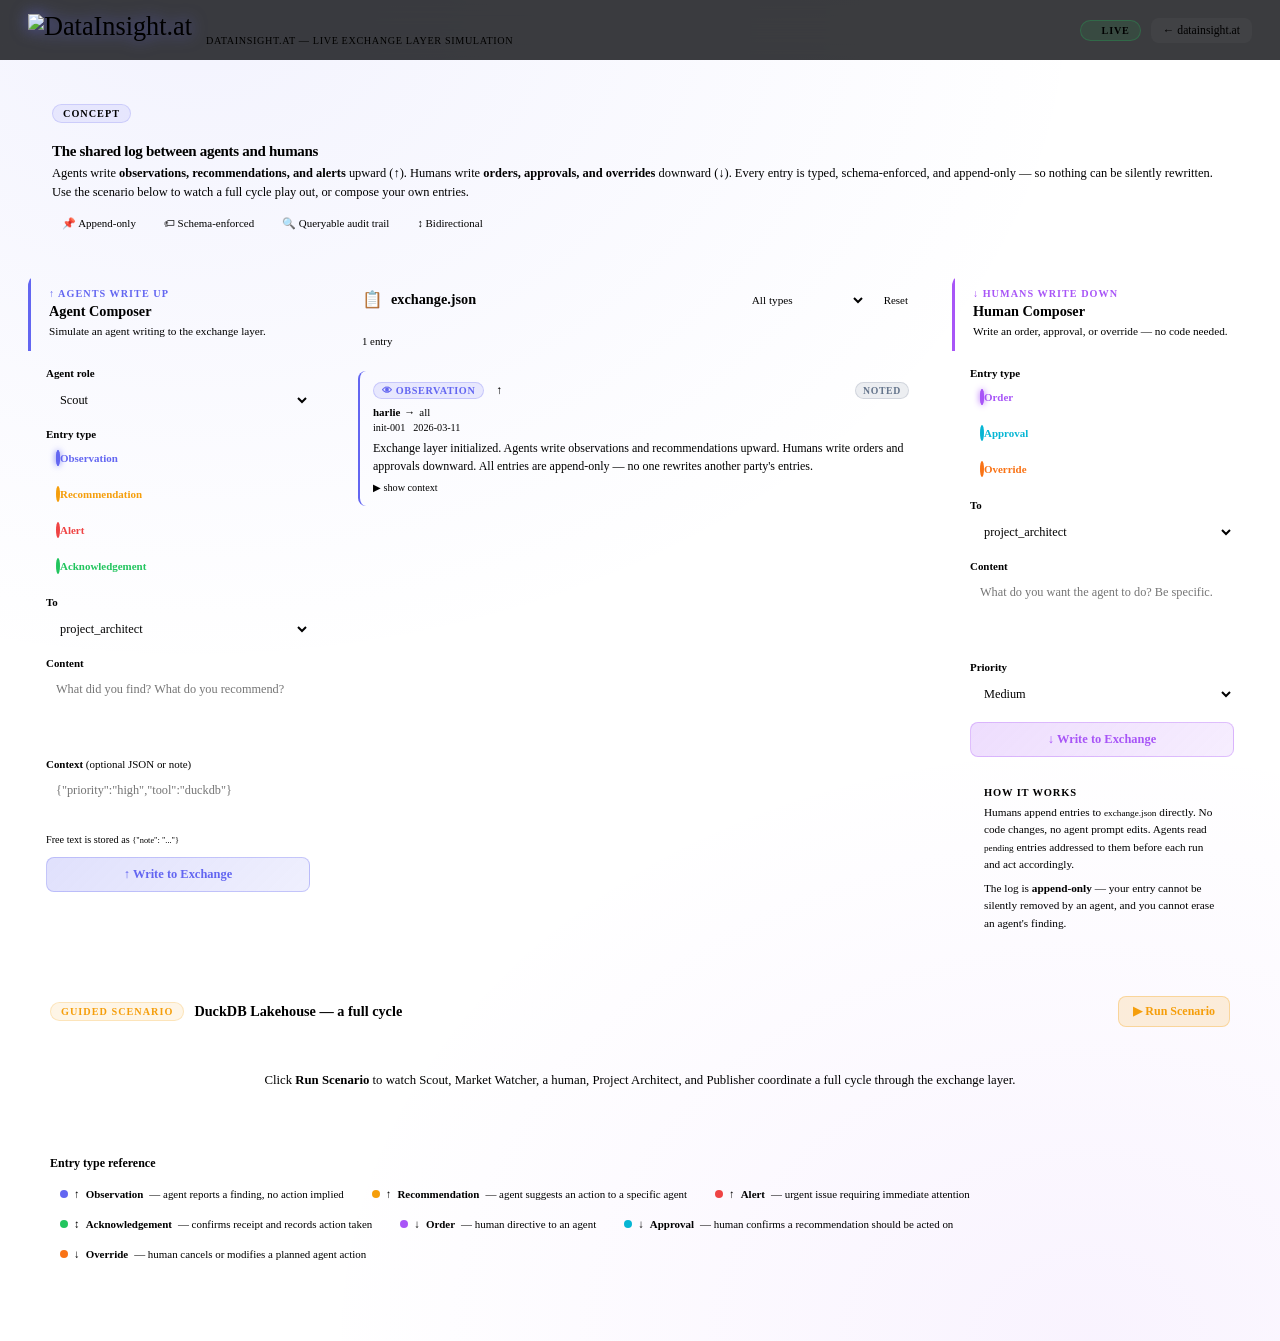
==== index.html @ 7dc0f888 "feat: Agent-Human Interface — live exchange layer simulation" ====
<!DOCTYPE html>
<html lang="en">
<head>
  <meta charset="UTF-8">
  <meta name="viewport" content="width=device-width, initial-scale=1.0">
  <title>Agent-Human Interface — Live Simulation · datainsight.at</title>
  <meta name="description" content="Interactive simulation of the Agent-Human Interface exchange layer — the shared, append-only log that connects AI agents and humans in the Harlie Collective.">
  <script>(function(){var t=localStorage.getItem('de_toolkit_theme')||'blue';document.documentElement.setAttribute('data-theme',t);})();</script>
  <link rel="stylesheet" href="../../shared-theme.css">
  <link rel="stylesheet" href="style.css">
  <link rel="icon" type="image/png" href="../../img/datainsight_logo_v01_400.png">
</head>
<body>

<!-- ── Header ──────────────────────────────────────────────────── -->
<header id="app-header">
  <div class="header-inner">
    <div class="logo">
      <div class="logo-icon"><img src="../../img/datainsight_logo_v01_400.png" alt="DataInsight.at" style="height:32px;width:auto;display:block;"></div>
      <div>
        <h1>Agent-Human Interface</h1>
        <p class="subtitle">datainsight.at — Live Exchange Layer Simulation</p>
      </div>
    </div>
    <div class="header-right">
      <span class="live-badge"><span class="live-dot"></span>Live</span>
      <a href="../../index.html" class="back-link">← datainsight.at</a>
    </div>
  </div>
</header>

<!-- ── Intro ───────────────────────────────────────────────────── -->
<div class="intro-banner">
  <div class="intro-inner">
    <span class="intro-tag">Concept</span>
    <div class="intro-text">
      <h2>The shared log between agents and humans</h2>
      <p>
        Agents write <strong>observations, recommendations, and alerts</strong> upward (↑).
        Humans write <strong>orders, approvals, and overrides</strong> downward (↓).
        Every entry is typed, schema-enforced, and append-only — so nothing can be silently rewritten.
        Use the scenario below to watch a full cycle play out, or compose your own entries.
      </p>
      <div class="intro-props">
        <span class="intro-prop">📌 Append-only</span>
        <span class="intro-prop">🏷 Schema-enforced</span>
        <span class="intro-prop">🔍 Queryable audit trail</span>
        <span class="intro-prop">↕ Bidirectional</span>
      </div>
    </div>
  </div>
</div>

<!-- ── Mobile Tabs ─────────────────────────────────────────────── -->
<nav class="mobile-tabs">
  <button class="mobile-tab" data-tab="agent">↑ Agent</button>
  <button class="mobile-tab active" data-tab="log">Exchange Log</button>
  <button class="mobile-tab" data-tab="human">↓ Human</button>
</nav>

<!-- ── Main 3-Column Grid ──────────────────────────────────────── -->
<div class="app-grid">

  <!-- LEFT: Agent Composer ─────────────────────────────────────── -->
  <aside class="panel panel--agent">
    <div class="panel-header">
      <div class="panel-label">↑ Agents Write Up</div>
      <div class="panel-title">Agent Composer</div>
      <div class="panel-desc">Simulate an agent writing to the exchange layer.</div>
    </div>
    <div class="panel-body">
      <form id="agent-form" autocomplete="off">

        <div class="field">
          <label for="agent-role">Agent role</label>
          <select id="agent-role">
            <option value="scout">Scout</option>
            <option value="market_watcher">Market Watcher</option>
            <option value="project_architect">Project Architect</option>
            <option value="template_engineer">Template Engineer</option>
            <option value="pulse_writer">Pulse Writer</option>
            <option value="publisher">Publisher</option>
            <option value="harlie">H.A.R.L.I.E.</option>
          </select>
        </div>

        <div class="field">
          <label>Entry type</label>
          <div class="type-grid">
            <label class="type-option selected" style="color:var(--c-observation)">
              <input type="radio" name="agent-type" value="observation" checked>
              <span class="type-dot"></span> Observation
            </label>
            <label class="type-option" style="color:var(--c-recommendation)">
              <input type="radio" name="agent-type" value="recommendation">
              <span class="type-dot"></span> Recommendation
            </label>
            <label class="type-option" style="color:var(--c-alert)">
              <input type="radio" name="agent-type" value="alert">
              <span class="type-dot"></span> Alert
            </label>
            <label class="type-option" style="color:var(--c-acknowledgement)">
              <input type="radio" name="agent-type" value="acknowledgement">
              <span class="type-dot"></span> Acknowledgement
            </label>
          </div>
        </div>

        <div class="field">
          <label for="agent-to">To</label>
          <select id="agent-to">
            <option value="project_architect">project_architect</option>
            <option value="all">all</option>
            <option value="human">human</option>
            <option value="scout">scout</option>
            <option value="market_watcher">market_watcher</option>
            <option value="pulse_writer">pulse_writer</option>
            <option value="template_engineer">template_engineer</option>
            <option value="publisher">publisher</option>
          </select>
        </div>

        <div class="field">
          <label for="agent-content">Content</label>
          <textarea id="agent-content" placeholder="What did you find? What do you recommend?"></textarea>
        </div>

        <div class="field">
          <label for="agent-context">Context <span style="font-weight:400;color:var(--text3)">(optional JSON or note)</span></label>
          <textarea id="agent-context" style="min-height:52px" placeholder='{"priority":"high","tool":"duckdb"}'></textarea>
          <div class="field-hint">Free text is stored as <code>{"note": "..."}</code></div>
        </div>

        <button type="submit" class="btn-write btn-write--agent">↑ Write to Exchange</button>
      </form>
    </div>
  </aside>

  <!-- CENTER: Exchange Log ─────────────────────────────────────── -->
  <div class="log-panel">
    <div class="log-panel-header">
      <div class="log-panel-title">
        <span class="log-icon">📋</span>
        exchange.json
      </div>
      <div class="log-controls">
        <select class="log-filter" id="log-filter">
          <option value="all">All types</option>
          <option value="observation">Observations</option>
          <option value="recommendation">Recommendations</option>
          <option value="alert">Alerts</option>
          <option value="acknowledgement">Acknowledgements</option>
          <option value="order">Orders</option>
          <option value="approval">Approvals</option>
          <option value="override">Overrides</option>
        </select>
        <button class="btn-clear" id="btn-clear">Reset</button>
      </div>
    </div>
    <div class="log-meta">
      <span class="log-count" id="log-count">1 entry</span>
    </div>
    <div id="exchange-log"></div>
  </div>

  <!-- RIGHT: Human Composer ───────────────────────────────────── -->
  <aside class="panel panel--human">
    <div class="panel-header">
      <div class="panel-label">↓ Humans Write Down</div>
      <div class="panel-title">Human Composer</div>
      <div class="panel-desc">Write an order, approval, or override — no code needed.</div>
    </div>
    <div class="panel-body">
      <form id="human-form" autocomplete="off">

        <div class="field">
          <label>Entry type</label>
          <div class="type-grid">
            <label class="type-option selected" style="color:var(--c-order)">
              <input type="radio" name="human-type" value="order" checked>
              <span class="type-dot"></span> Order
            </label>
            <label class="type-option" style="color:var(--c-approval)">
              <input type="radio" name="human-type" value="approval">
              <span class="type-dot"></span> Approval
            </label>
            <label class="type-option" style="color:var(--c-override)">
              <input type="radio" name="human-type" value="override">
              <span class="type-dot"></span> Override
            </label>
          </div>
        </div>

        <div class="field">
          <label for="human-to">To</label>
          <select id="human-to">
            <option value="project_architect">project_architect</option>
            <option value="scout">scout</option>
            <option value="market_watcher">market_watcher</option>
            <option value="pulse_writer">pulse_writer</option>
            <option value="template_engineer">template_engineer</option>
            <option value="publisher">publisher</option>
            <option value="all">all</option>
          </select>
        </div>

        <div class="field">
          <label for="human-content">Content</label>
          <textarea id="human-content" placeholder="What do you want the agent to do? Be specific."></textarea>
        </div>

        <div class="field">
          <label for="human-priority">Priority</label>
          <select id="human-priority">
            <option value="high">High</option>
            <option value="medium" selected>Medium</option>
            <option value="low">Low</option>
          </select>
        </div>

        <button type="submit" class="btn-write btn-write--human">↓ Write to Exchange</button>
      </form>

      <!-- How it works box -->
      <div style="margin-top:18px;padding:12px 14px;background:var(--bg3);border:1px solid var(--border);border-radius:var(--radius-sm)">
        <div style="font-size:.7rem;font-weight:700;letter-spacing:.08em;text-transform:uppercase;color:var(--text3);margin-bottom:6px">How it works</div>
        <p style="font-size:.75rem;color:var(--text2);line-height:1.55">
          Humans append entries to <code>exchange.json</code> directly. No code changes, no agent prompt edits.
          Agents read <code>pending</code> entries addressed to them before each run and act accordingly.
        </p>
        <p style="font-size:.75rem;color:var(--text2);line-height:1.55;margin-top:6px">
          The log is <strong>append-only</strong> — your entry cannot be silently removed by an agent, and you cannot erase an agent's finding.
        </p>
      </div>
    </div>
  </aside>

</div><!-- end app-grid -->

<!-- ── Scenario Walkthrough ────────────────────────────────────── -->
<div class="scenario-section">
  <div class="scenario-panel">
    <div class="scenario-header">
      <div class="scenario-title-group">
        <span class="scenario-label">Guided Scenario</span>
        <span class="scenario-title">DuckDB Lakehouse — a full cycle</span>
      </div>
      <div class="scenario-controls">
        <button class="btn-scenario btn-scenario--play" id="btn-scenario-start">▶ Run Scenario</button>
        <div id="scenario-nav" style="display:none;align-items:center;gap:8px">
          <button class="btn-scenario btn-scenario--nav" id="btn-scenario-prev" disabled>← Prev</button>
          <span id="scenario-counter" style="font-size:.75rem;color:var(--text3);white-space:nowrap"></span>
          <button class="btn-scenario btn-scenario--nav" id="btn-scenario-next">Next →</button>
          <button class="btn-scenario btn-scenario--reset" id="btn-scenario-reset">Reset</button>
        </div>
      </div>
    </div>

    <div class="scenario-body">
      <div class="scenario-idle" id="scenario-idle">
        Click <strong>Run Scenario</strong> to watch Scout, Market Watcher, a human, Project Architect, and Publisher coordinate a full cycle through the exchange layer.
      </div>

      <div class="scenario-step-display" id="scenario-step-display">
        <div class="scenario-step-info">
          <div class="step-counter" id="scenario-counter"></div>
          <div class="step-heading" id="scenario-step-title"></div>
          <p class="step-desc" id="scenario-step-desc"></p>
          <div class="step-dots" id="step-dots"></div>
        </div>
        <div class="scenario-entry-preview" id="scenario-entry-preview"></div>
      </div>

      <div class="scenario-complete" id="scenario-complete">
        ✅ Cycle complete. Every action is now in the exchange log — queryable, traceable, permanent. The commit included <code>exchange.json</code> as a data artifact alongside the case study files.
      </div>
    </div>
  </div>
</div>

<!-- ── Legend ──────────────────────────────────────────────────── -->
<div class="legend-section">
  <div class="legend-inner">
    <div class="legend-title">Entry type reference</div>
    <div class="legend-grid">
      <div class="legend-item">
        <span class="legend-dot" style="background:#6366f1"></span>
        <span class="legend-arrow">↑</span>
        <strong>Observation</strong> — agent reports a finding, no action implied
      </div>
      <div class="legend-item">
        <span class="legend-dot" style="background:#f59e0b"></span>
        <span class="legend-arrow">↑</span>
        <strong>Recommendation</strong> — agent suggests an action to a specific agent
      </div>
      <div class="legend-item">
        <span class="legend-dot" style="background:#ef4444"></span>
        <span class="legend-arrow">↑</span>
        <strong>Alert</strong> — urgent issue requiring immediate attention
      </div>
      <div class="legend-item">
        <span class="legend-dot" style="background:#22c55e"></span>
        <span class="legend-arrow">↕</span>
        <strong>Acknowledgement</strong> — confirms receipt and records action taken
      </div>
      <div class="legend-item">
        <span class="legend-dot" style="background:#a855f7"></span>
        <span class="legend-arrow">↓</span>
        <strong>Order</strong> — human directive to an agent
      </div>
      <div class="legend-item">
        <span class="legend-dot" style="background:#06b6d4"></span>
        <span class="legend-arrow">↓</span>
        <strong>Approval</strong> — human confirms a recommendation should be acted on
      </div>
      <div class="legend-item">
        <span class="legend-dot" style="background:#f97316"></span>
        <span class="legend-arrow">↓</span>
        <strong>Override</strong> — human cancels or modifies a planned agent action
      </div>
    </div>
  </div>
</div>

<script src="app.js"></script>
</body>
</html>
---- style.css ----
/* ── Reset & Base ──────────────────────────────────────────────── */
*,*::before,*::after{box-sizing:border-box;margin:0;padding:0}

:root {
  /* Entry type colours — semantic, fixed regardless of theme */
  --c-observation:     #6366f1;
  --c-recommendation:  #f59e0b;
  --c-alert:           #ef4444;
  --c-acknowledgement: #22c55e;
  --c-order:           #a855f7;
  --c-approval:        #06b6d4;
  --c-override:        #f97316;

  /* Direction accents */
  --up:   #6366f1;
  --down: #a855f7;

  /* Layout */
  --radius: 12px;
  --radius-sm: 8px;
  --transition: .2s cubic-bezier(.4,0,.2,1);
}

html { font-size: 15px; scroll-behavior: smooth; }

body {
  font-family: var(--font);
  color: var(--text);
  background: var(--bg1);
  background-image:
    radial-gradient(ellipse 70% 50% at 15% 0%, rgba(99,102,241,.08), transparent),
    radial-gradient(ellipse 60% 45% at 85% 100%, rgba(168,85,247,.07), transparent);
  min-height: 100vh;
  padding-bottom: 60px;
}

/* ── Typography ──────────────────────────────────────────────────── */
h1,h2,h3 { font-weight: 700; letter-spacing: -.02em; }
code { font-family: var(--mono); font-size: .82em; }

/* ── Header ──────────────────────────────────────────────────────── */
#app-header {
  position: sticky; top: 0; z-index: 200;
  backdrop-filter: blur(20px); -webkit-backdrop-filter: blur(20px);
  background: rgba(10,12,16,.8);
  border-bottom: 1px solid var(--border);
  padding: 14px 28px;
}
.header-inner {
  display: flex; justify-content: space-between; align-items: center;
  max-width: 1440px; margin: auto;
}
.logo { display: flex; align-items: center; gap: 14px; }
.logo-icon {
  font-size: 1.75rem; line-height: 1;
  filter: drop-shadow(0 0 8px rgba(99,102,241,.6));
}
.logo h1 {
  font-size: 1.15rem; font-weight: 700;
  background: linear-gradient(135deg, var(--accent) 30%, var(--c-order) 100%);
  -webkit-background-clip: text; -webkit-text-fill-color: transparent; background-clip: text;
}
.logo .subtitle { font-size: .68rem; color: var(--text3); letter-spacing: .06em; text-transform: uppercase; margin-top: 1px; }

.header-right { display: flex; align-items: center; gap: 10px; }

.back-link {
  display: inline-flex; align-items: center; gap: 6px;
  font-size: .78rem; font-weight: 500; color: var(--text2);
  text-decoration: none; padding: 6px 12px;
  border-radius: var(--radius-sm); border: 1px solid var(--border);
  background: rgba(255,255,255,.03); transition: var(--transition);
}
.back-link:hover { color: var(--accent); border-color: rgba(99,102,241,.4); }

.live-badge {
  display: inline-flex; align-items: center; gap: 5px;
  font-size: .68rem; font-weight: 700; letter-spacing: .08em; text-transform: uppercase;
  color: var(--green); background: rgba(34,197,94,.1); border: 1px solid rgba(34,197,94,.25);
  padding: 4px 10px; border-radius: 99px;
}
.live-dot {
  width: 6px; height: 6px; border-radius: 50%;
  background: var(--green); animation: pulse-dot 2s infinite;
}
@keyframes pulse-dot {
  0%,100% { opacity: 1; } 50% { opacity: .3; }
}

/* ── Intro Banner ────────────────────────────────────────────────── */
.intro-banner {
  max-width: 1440px; margin: 24px auto 0; padding: 0 28px;
}
.intro-inner {
  background: var(--bg2); border: 1px solid var(--border);
  border-radius: var(--radius); padding: 20px 24px;
  display: flex; align-items: flex-start; gap: 20px; flex-wrap: wrap;
}
.intro-tag {
  font-size: .68rem; font-weight: 700; letter-spacing: .1em; text-transform: uppercase;
  color: var(--accent); background: rgba(99,102,241,.1); border: 1px solid rgba(99,102,241,.2);
  padding: 3px 10px; border-radius: 99px; white-space: nowrap;
}
.intro-text h2 { font-size: 1rem; font-weight: 600; color: var(--text); margin-bottom: 4px; }
.intro-text p  { font-size: .83rem; color: var(--text2); line-height: 1.55; }
.intro-props {
  display: flex; gap: 8px; flex-wrap: wrap; margin-top: 10px;
}
.intro-prop {
  font-size: .73rem; font-weight: 500; padding: 4px 10px;
  border-radius: 6px; border: 1px solid var(--border); color: var(--text2);
}

/* ── Main 3-Column Layout ────────────────────────────────────────── */
.app-grid {
  max-width: 1440px; margin: 20px auto 0; padding: 0 28px;
  display: grid;
  grid-template-columns: 300px 1fr 300px;
  gap: 16px;
  align-items: start;
}

/* ── Panels (shared) ─────────────────────────────────────────────── */
.panel {
  background: var(--bg2); border: 1px solid var(--border);
  border-radius: var(--radius); overflow: hidden;
  position: sticky; top: 72px;
}
.panel-header {
  padding: 14px 18px 12px;
  border-bottom: 1px solid var(--border);
}
.panel-label {
  font-size: .68rem; font-weight: 700; letter-spacing: .1em; text-transform: uppercase;
  margin-bottom: 4px;
}
.panel-title { font-size: .95rem; font-weight: 700; }
.panel-desc  { font-size: .75rem; color: var(--text2); margin-top: 3px; line-height: 1.45; }

.panel-body { padding: 16px 18px; }

/* Agent panel accent */
.panel--agent .panel-header { border-left: 3px solid var(--up); }
.panel--agent .panel-label  { color: var(--up); }

/* Human panel accent */
.panel--human .panel-header { border-left: 3px solid var(--down); }
.panel--human .panel-label  { color: var(--down); }

/* ── Form Elements ───────────────────────────────────────────────── */
.field { margin-bottom: 12px; }
.field label {
  display: block; font-size: .73rem; font-weight: 600; color: var(--text2);
  margin-bottom: 5px;
}
.field select, .field textarea, .field input[type="text"] {
  width: 100%; font-family: var(--font); font-size: .82rem; color: var(--text);
  background: var(--bg3); border: 1px solid var(--border);
  border-radius: var(--radius-sm); padding: 8px 10px;
  transition: var(--transition); outline: none; resize: none;
}
.field select:focus, .field textarea:focus, .field input[type="text"]:focus {
  border-color: rgba(99,102,241,.5);
  box-shadow: 0 0 0 3px rgba(99,102,241,.1);
}
.field textarea { min-height: 68px; }
.field-hint { font-size: .68rem; color: var(--text3); margin-top: 3px; }

/* Radio type pickers */
.type-grid { display: flex; flex-direction: column; gap: 5px; }
.type-option {
  display: flex; align-items: center; gap: 8px;
  padding: 7px 10px; border-radius: var(--radius-sm);
  border: 1px solid var(--border); cursor: pointer;
  transition: var(--transition); background: var(--bg3);
  font-size: .8rem; font-weight: 500;
}
.type-option input[type="radio"] { display: none; }
.type-option .type-dot {
  width: 8px; height: 8px; border-radius: 50%; flex-shrink: 0;
  border: 2px solid currentColor; transition: var(--transition);
}
.type-option.selected .type-dot {
  background: currentColor; box-shadow: 0 0 6px currentColor;
}
.type-option:hover { border-color: var(--border-h); }

/* Submit button */
.btn-write {
  width: 100%; padding: 9px 16px; border-radius: var(--radius-sm);
  border: none; font-family: var(--font); font-size: .83rem; font-weight: 600;
  cursor: pointer; transition: var(--transition);
  display: flex; align-items: center; justify-content: center; gap: 6px;
  margin-top: 4px;
}
.btn-write--agent {
  background: linear-gradient(135deg, rgba(99,102,241,.2), rgba(99,102,241,.1));
  color: var(--up); border: 1px solid rgba(99,102,241,.3);
}
.btn-write--agent:hover { background: rgba(99,102,241,.25); border-color: rgba(99,102,241,.5); }
.btn-write--human {
  background: linear-gradient(135deg, rgba(168,85,247,.2), rgba(168,85,247,.1));
  color: var(--down); border: 1px solid rgba(168,85,247,.3);
}
.btn-write--human:hover { background: rgba(168,85,247,.25); border-color: rgba(168,85,247,.5); }

/* ── Exchange Log Panel ──────────────────────────────────────────── */
.log-panel {
  background: var(--bg2); border: 1px solid var(--border);
  border-radius: var(--radius); overflow: hidden;
  min-height: 500px;
}
.log-panel-header {
  padding: 14px 18px 12px;
  border-bottom: 1px solid var(--border);
  display: flex; align-items: center; justify-content: space-between; gap: 10px;
  flex-wrap: wrap;
}
.log-panel-title {
  font-size: .95rem; font-weight: 700;
  display: flex; align-items: center; gap: 8px;
}
.log-icon { font-size: 1.1rem; }
.log-controls { display: flex; align-items: center; gap: 8px; }
.log-filter {
  font-family: var(--font); font-size: .75rem; color: var(--text2);
  background: var(--bg3); border: 1px solid var(--border);
  border-radius: var(--radius-sm); padding: 5px 8px; cursor: pointer;
  outline: none; transition: var(--transition);
}
.log-filter:focus { border-color: rgba(99,102,241,.4); }
.btn-clear {
  font-family: var(--font); font-size: .73rem; font-weight: 500; color: var(--text3);
  background: none; border: 1px solid var(--border); border-radius: var(--radius-sm);
  padding: 5px 10px; cursor: pointer; transition: var(--transition);
}
.btn-clear:hover { color: var(--c-alert); border-color: rgba(239,68,68,.3); }

.log-meta { padding: 8px 18px; border-bottom: 1px solid var(--border); }
.log-count { font-size: .72rem; color: var(--text3); }

#exchange-log {
  padding: 14px 14px; display: flex; flex-direction: column; gap: 10px;
  max-height: calc(100vh - 200px); overflow-y: auto;
  min-height: 400px;
}
#exchange-log::-webkit-scrollbar { width: 4px; }
#exchange-log::-webkit-scrollbar-track { background: transparent; }
#exchange-log::-webkit-scrollbar-thumb { background: rgba(255,255,255,.1); border-radius: 2px; }

/* ── Entry Cards ─────────────────────────────────────────────────── */
.entry-card {
  border-radius: var(--radius-sm); border: 1px solid var(--border);
  background: var(--bg3); overflow: hidden;
  transition: var(--transition);
  animation: slideIn .3s ease;
}
@keyframes slideIn {
  from { opacity: 0; transform: translateY(-8px); }
  to   { opacity: 1; transform: translateY(0); }
}
.entry-card.new {
  border-color: var(--accent); box-shadow: 0 0 12px rgba(99,102,241,.2);
}
.entry-card:hover { border-color: var(--border-h); }

.entry-header { padding: 11px 13px; cursor: pointer; }

.entry-top { display: flex; align-items: center; gap: 6px; flex-wrap: wrap; margin-bottom: 7px; }

.entry-type-badge {
  display: inline-flex; align-items: center; gap: 4px;
  font-size: .68rem; font-weight: 700; letter-spacing: .06em; text-transform: uppercase;
  padding: 2px 8px; border-radius: 99px; border: 1px solid;
}
.entry-dir {
  font-size: .78rem; font-weight: 700; color: var(--text3);
  padding: 1px 6px; border-radius: 4px; background: var(--bg4);
}
.entry-status {
  font-size: .65rem; font-weight: 700; letter-spacing: .07em; text-transform: uppercase;
  padding: 2px 7px; border-radius: 99px; margin-left: auto;
}
.status-pending       { background: rgba(245,158,11,.12); color: #f59e0b; border: 1px solid rgba(245,158,11,.25); }
.status-noted         { background: rgba(100,116,139,.12); color: #64748b; border: 1px solid rgba(100,116,139,.2); }
.status-acted         { background: rgba(34,197,94,.12);  color: var(--green); border: 1px solid rgba(34,197,94,.25); }
.status-acknowledged  { background: rgba(6,182,212,.12);  color: #06b6d4; border: 1px solid rgba(6,182,212,.25); }
.status-rejected      { background: rgba(239,68,68,.12);  color: #ef4444; border: 1px solid rgba(239,68,68,.25); }

.entry-route {
  font-size: .73rem; color: var(--text2);
  display: flex; align-items: center; gap: 4px; margin-bottom: 4px;
  font-family: var(--mono);
}
.entry-route .from { color: var(--text); font-weight: 600; }
.entry-route .arrow { color: var(--text3); }
.entry-route .to   { color: var(--text2); }

.entry-meta { display: flex; align-items: center; gap: 8px; margin-bottom: 6px; }
.entry-id   { font-size: .68rem; color: var(--text3); }
.entry-date { font-size: .68rem; color: var(--text3); }

.entry-content { font-size: .8rem; color: var(--text2); line-height: 1.5; }

.expand-btn {
  margin-top: 7px; font-size: .68rem; color: var(--text3); background: none; border: none;
  cursor: pointer; padding: 0; font-family: var(--font);
  transition: color var(--transition);
}
.expand-btn:hover { color: var(--accent); }

.entry-context { padding: 0 13px 12px; }
.context-code {
  font-family: var(--mono); font-size: .72rem; color: var(--text2);
  background: var(--bg4); border: 1px solid var(--border);
  border-radius: var(--radius-sm); padding: 10px 12px;
  overflow-x: auto; white-space: pre;
}

/* Lifecycle connector between same-thread entries */
.entry-card[data-type="acknowledgement"] { border-left: 2px solid var(--c-acknowledgement); }
.entry-card[data-type="order"]           { border-left: 2px solid var(--c-order); }
.entry-card[data-type="recommendation"]  { border-left: 2px solid var(--c-recommendation); }
.entry-card[data-type="observation"]     { border-left: 2px solid var(--c-observation); }
.entry-card[data-type="alert"]           { border-left: 2px solid var(--c-alert); }
.entry-card[data-type="approval"]        { border-left: 2px solid var(--c-approval); }
.entry-card[data-type="override"]        { border-left: 2px solid var(--c-override); }

.empty-log {
  display: flex; flex-direction: column; align-items: center; justify-content: center;
  padding: 48px 24px; gap: 10px; color: var(--text3);
}
.empty-log .empty-icon { font-size: 2.5rem; opacity: .4; }
.empty-log p { font-size: .83rem; }

/* ── Scenario Panel ──────────────────────────────────────────────── */
.scenario-section {
  max-width: 1440px; margin: 20px auto 0; padding: 0 28px;
}
.scenario-panel {
  background: var(--bg2); border: 1px solid var(--border);
  border-radius: var(--radius); overflow: hidden;
}
.scenario-header {
  padding: 16px 22px 14px;
  border-bottom: 1px solid var(--border);
  display: flex; align-items: center; justify-content: space-between; gap: 12px; flex-wrap: wrap;
}
.scenario-title-group { display: flex; align-items: center; gap: 10px; }
.scenario-label {
  font-size: .68rem; font-weight: 700; letter-spacing: .1em; text-transform: uppercase;
  color: var(--c-recommendation); background: rgba(245,158,11,.1);
  border: 1px solid rgba(245,158,11,.2); padding: 3px 10px; border-radius: 99px;
}
.scenario-title { font-size: .95rem; font-weight: 700; }
.scenario-controls { display: flex; align-items: center; gap: 8px; }
.btn-scenario {
  font-family: var(--font); font-size: .8rem; font-weight: 600;
  padding: 7px 14px; border-radius: var(--radius-sm);
  cursor: pointer; transition: var(--transition); border: 1px solid;
}
.btn-scenario--play {
  background: rgba(245,158,11,.15); color: #f59e0b; border-color: rgba(245,158,11,.3);
}
.btn-scenario--play:hover { background: rgba(245,158,11,.25); }
.btn-scenario--nav {
  background: var(--bg3); color: var(--text2); border-color: var(--border);
}
.btn-scenario--nav:hover:not(:disabled) { color: var(--text); border-color: var(--border-h); }
.btn-scenario--nav:disabled { opacity: .35; cursor: not-allowed; }
.btn-scenario--reset {
  background: none; color: var(--text3); border-color: var(--border); font-size: .75rem;
}
.btn-scenario--reset:hover { color: var(--c-alert); border-color: rgba(239,68,68,.3); }

.scenario-body { padding: 20px 22px; }
.scenario-idle { color: var(--text3); font-size: .85rem; text-align: center; padding: 12px 0; }

.scenario-step-display { display: none; }
.scenario-step-display.visible { display: grid; gap: 16px; grid-template-columns: 1fr 1fr; }

.scenario-step-info {}
.step-counter {
  font-size: .68rem; font-weight: 700; letter-spacing: .1em; text-transform: uppercase;
  color: var(--text3); margin-bottom: 6px;
}
.step-heading { font-size: 1rem; font-weight: 700; margin-bottom: 8px; }
.step-desc { font-size: .83rem; color: var(--text2); line-height: 1.6; }

/* Step progress dots */
.step-dots { display: flex; gap: 6px; margin-top: 14px; align-items: center; }
.step-dot {
  width: 24px; height: 5px; border-radius: 3px;
  background: var(--bg4); transition: var(--transition);
}
.step-dot.done   { background: var(--green); }
.step-dot.active { background: var(--c-recommendation); box-shadow: 0 0 8px rgba(245,158,11,.4); }

.scenario-entry-preview {
  background: var(--bg3); border: 1px solid var(--border);
  border-radius: var(--radius-sm); padding: 14px 16px;
}
.preview-label {
  font-size: .68rem; font-weight: 700; letter-spacing: .08em; text-transform: uppercase;
  color: var(--text3); margin-bottom: 10px;
}

.scenario-complete {
  display: none; margin-top: 16px; padding: 14px 18px;
  background: rgba(34,197,94,.08); border: 1px solid rgba(34,197,94,.2);
  border-radius: var(--radius-sm);
  font-size: .83rem; color: var(--green); font-weight: 500;
}
.scenario-complete.visible { display: block; }

/* ── Legend ──────────────────────────────────────────────────────── */
.legend-section {
  max-width: 1440px; margin: 20px auto 0; padding: 0 28px;
}
.legend-inner {
  background: var(--bg2); border: 1px solid var(--border);
  border-radius: var(--radius); padding: 16px 22px;
}
.legend-title { font-size: .8rem; font-weight: 700; color: var(--text2); margin-bottom: 12px; }
.legend-grid { display: flex; flex-wrap: wrap; gap: 8px; }
.legend-item {
  display: flex; align-items: center; gap: 6px;
  font-size: .73rem; color: var(--text2);
  background: var(--bg3); border: 1px solid var(--border);
  border-radius: var(--radius-sm); padding: 5px 10px;
}
.legend-dot { width: 8px; height: 8px; border-radius: 50%; flex-shrink: 0; }
.legend-arrow { font-size: .75rem; color: var(--text3); }

/* ── Mobile Tabs (hidden on desktop) ─────────────────────────────── */
.mobile-tabs {
  display: none; position: sticky; top: 64px; z-index: 100;
  background: var(--bg2); border-bottom: 1px solid var(--border);
  padding: 0 16px;
}
.mobile-tab {
  flex: 1; padding: 10px 0;
  font-size: .78rem; font-weight: 600; text-align: center;
  border: none; background: none; color: var(--text2); cursor: pointer;
  border-bottom: 2px solid transparent; transition: var(--transition);
}
.mobile-tab.active { color: var(--accent); border-bottom-color: var(--accent); }

/* ── Responsive ──────────────────────────────────────────────────── */
@media (max-width: 1100px) {
  .app-grid { grid-template-columns: 260px 1fr 260px; }
}
@media (max-width: 900px) {
  .app-grid {
    grid-template-columns: 1fr;
    padding: 0 14px;
  }
  .panel { position: relative; top: 0; }
  .panel--agent, .panel--human { display: none; }
  .panel--agent.tab-active, .panel--human.tab-active { display: block; }
  .mobile-tabs { display: flex; }
  .intro-banner, .scenario-section, .legend-section { padding: 0 14px; }
  .scenario-step-display.visible { grid-template-columns: 1fr; }
  #app-header { padding: 12px 16px; }
}
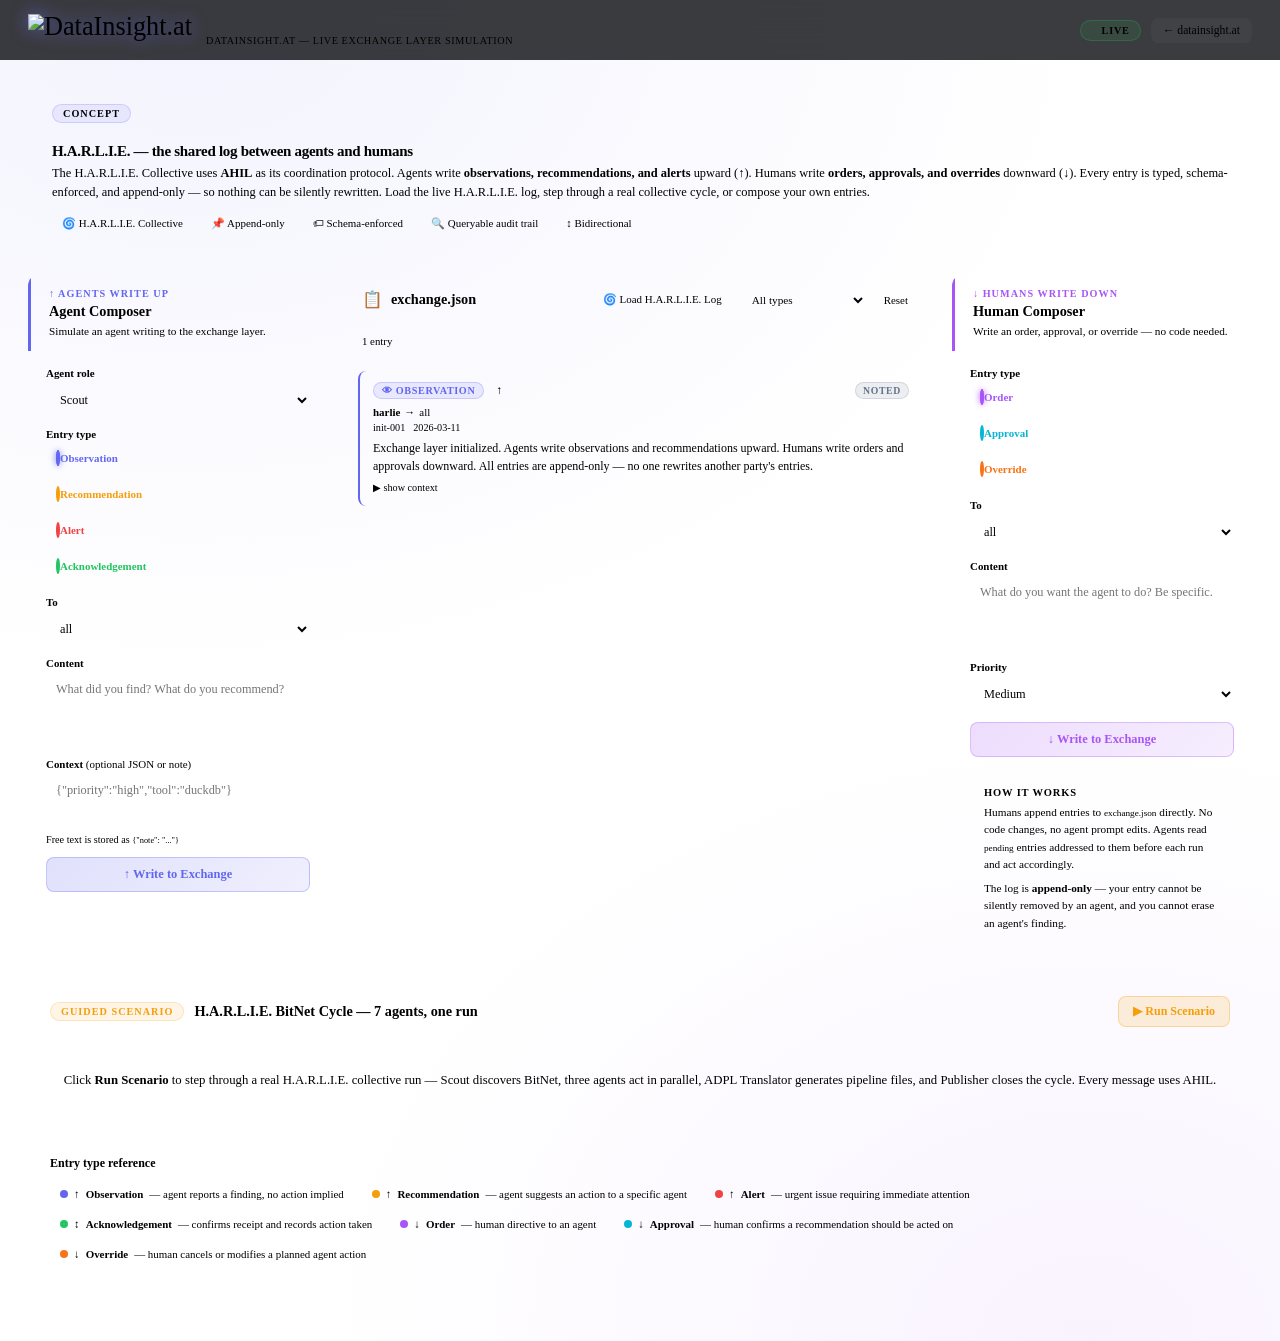
==== commit 47866d39: "feat: wire H.A.R.L.I.E. AHIL communication into AHI tool - Update agent/to dropdowns to current 7-ag" ====
--- a/index.html
+++ b/index.html
@@ -34,14 +34,16 @@
   <div class="intro-inner">
     <span class="intro-tag">Concept</span>
     <div class="intro-text">
-      <h2>The shared log between agents and humans</h2>
+      <h2>H.A.R.L.I.E. — the shared log between agents and humans</h2>
       <p>
+        The H.A.R.L.I.E. Collective uses <strong>AHIL</strong> as its coordination protocol.
         Agents write <strong>observations, recommendations, and alerts</strong> upward (↑).
         Humans write <strong>orders, approvals, and overrides</strong> downward (↓).
         Every entry is typed, schema-enforced, and append-only — so nothing can be silently rewritten.
-        Use the scenario below to watch a full cycle play out, or compose your own entries.
+        Load the live H.A.R.L.I.E. log, step through a real collective cycle, or compose your own entries.
       </p>
       <div class="intro-props">
+        <span class="intro-prop">🌀 H.A.R.L.I.E. Collective</span>
         <span class="intro-prop">📌 Append-only</span>
         <span class="intro-prop">🏷 Schema-enforced</span>
         <span class="intro-prop">🔍 Queryable audit trail</span>
@@ -75,10 +77,11 @@
           <label for="agent-role">Agent role</label>
           <select id="agent-role">
             <option value="scout">Scout</option>
-            <option value="market_watcher">Market Watcher</option>
-            <option value="project_architect">Project Architect</option>
             <option value="template_engineer">Template Engineer</option>
             <option value="pulse_writer">Pulse Writer</option>
+            <option value="project_architect">Project Architect</option>
+            <option value="adpl_translator">ADPL Translator</option>
+            <option value="pb_maintainer">Pipeline Builder Maintainer</option>
             <option value="publisher">Publisher</option>
             <option value="harlie">H.A.R.L.I.E.</option>
           </select>
@@ -109,14 +112,16 @@
         <div class="field">
           <label for="agent-to">To</label>
           <select id="agent-to">
-            <option value="project_architect">project_architect</option>
             <option value="all">all</option>
             <option value="human">human</option>
             <option value="scout">scout</option>
-            <option value="market_watcher">market_watcher</option>
+            <option value="template_engineer">template_engineer</option>
             <option value="pulse_writer">pulse_writer</option>
-            <option value="template_engineer">template_engineer</option>
+            <option value="project_architect">project_architect</option>
+            <option value="adpl_translator">adpl_translator</option>
+            <option value="pb_maintainer">pb_maintainer</option>
             <option value="publisher">publisher</option>
+            <option value="harlie">harlie</option>
           </select>
         </div>
 
@@ -144,6 +149,7 @@
         exchange.json
       </div>
       <div class="log-controls">
+        <button class="btn-clear" id="btn-load-harlie" title="Load the live H.A.R.L.I.E. exchange.json">🌀 Load H.A.R.L.I.E. Log</button>
         <select class="log-filter" id="log-filter">
           <option value="all">All types</option>
           <option value="observation">Observations</option>
@@ -194,13 +200,15 @@
         <div class="field">
           <label for="human-to">To</label>
           <select id="human-to">
+            <option value="all">all</option>
+            <option value="scout">scout</option>
+            <option value="template_engineer">template_engineer</option>
+            <option value="pulse_writer">pulse_writer</option>
             <option value="project_architect">project_architect</option>
-            <option value="scout">scout</option>
-            <option value="market_watcher">market_watcher</option>
-            <option value="pulse_writer">pulse_writer</option>
-            <option value="template_engineer">template_engineer</option>
+            <option value="adpl_translator">adpl_translator</option>
+            <option value="pb_maintainer">pb_maintainer</option>
             <option value="publisher">publisher</option>
-            <option value="all">all</option>
+            <option value="harlie">harlie</option>
           </select>
         </div>
 
@@ -243,7 +251,7 @@
     <div class="scenario-header">
       <div class="scenario-title-group">
         <span class="scenario-label">Guided Scenario</span>
-        <span class="scenario-title">DuckDB Lakehouse — a full cycle</span>
+        <span class="scenario-title">H.A.R.L.I.E. BitNet Cycle — 7 agents, one run</span>
       </div>
       <div class="scenario-controls">
         <button class="btn-scenario btn-scenario--play" id="btn-scenario-start">▶ Run Scenario</button>
@@ -258,7 +266,7 @@
 
     <div class="scenario-body">
       <div class="scenario-idle" id="scenario-idle">
-        Click <strong>Run Scenario</strong> to watch Scout, Market Watcher, a human, Project Architect, and Publisher coordinate a full cycle through the exchange layer.
+        Click <strong>Run Scenario</strong> to step through a real H.A.R.L.I.E. collective run — Scout discovers BitNet, three agents act in parallel, ADPL Translator generates pipeline files, and Publisher closes the cycle. Every message uses AHIL.
       </div>
 
       <div class="scenario-step-display" id="scenario-step-display">
@@ -272,7 +280,7 @@
       </div>
 
       <div class="scenario-complete" id="scenario-complete">
-        ✅ Cycle complete. Every action is now in the exchange log — queryable, traceable, permanent. The commit included <code>exchange.json</code> as a data artifact alongside the case study files.
+        ✅ Cycle complete. 9 AHIL entries, 7 agents, one run — Scout → [Template Engineer + Pulse Writer + Project Architect] → ADPL Translator → Pipeline Builder Maintainer → Publisher. Every action is queryable, traceable, and permanent. Click <strong>🌀 Load H.A.R.L.I.E. Log</strong> to see the real exchange from this run.
       </div>
     </div>
   </div>
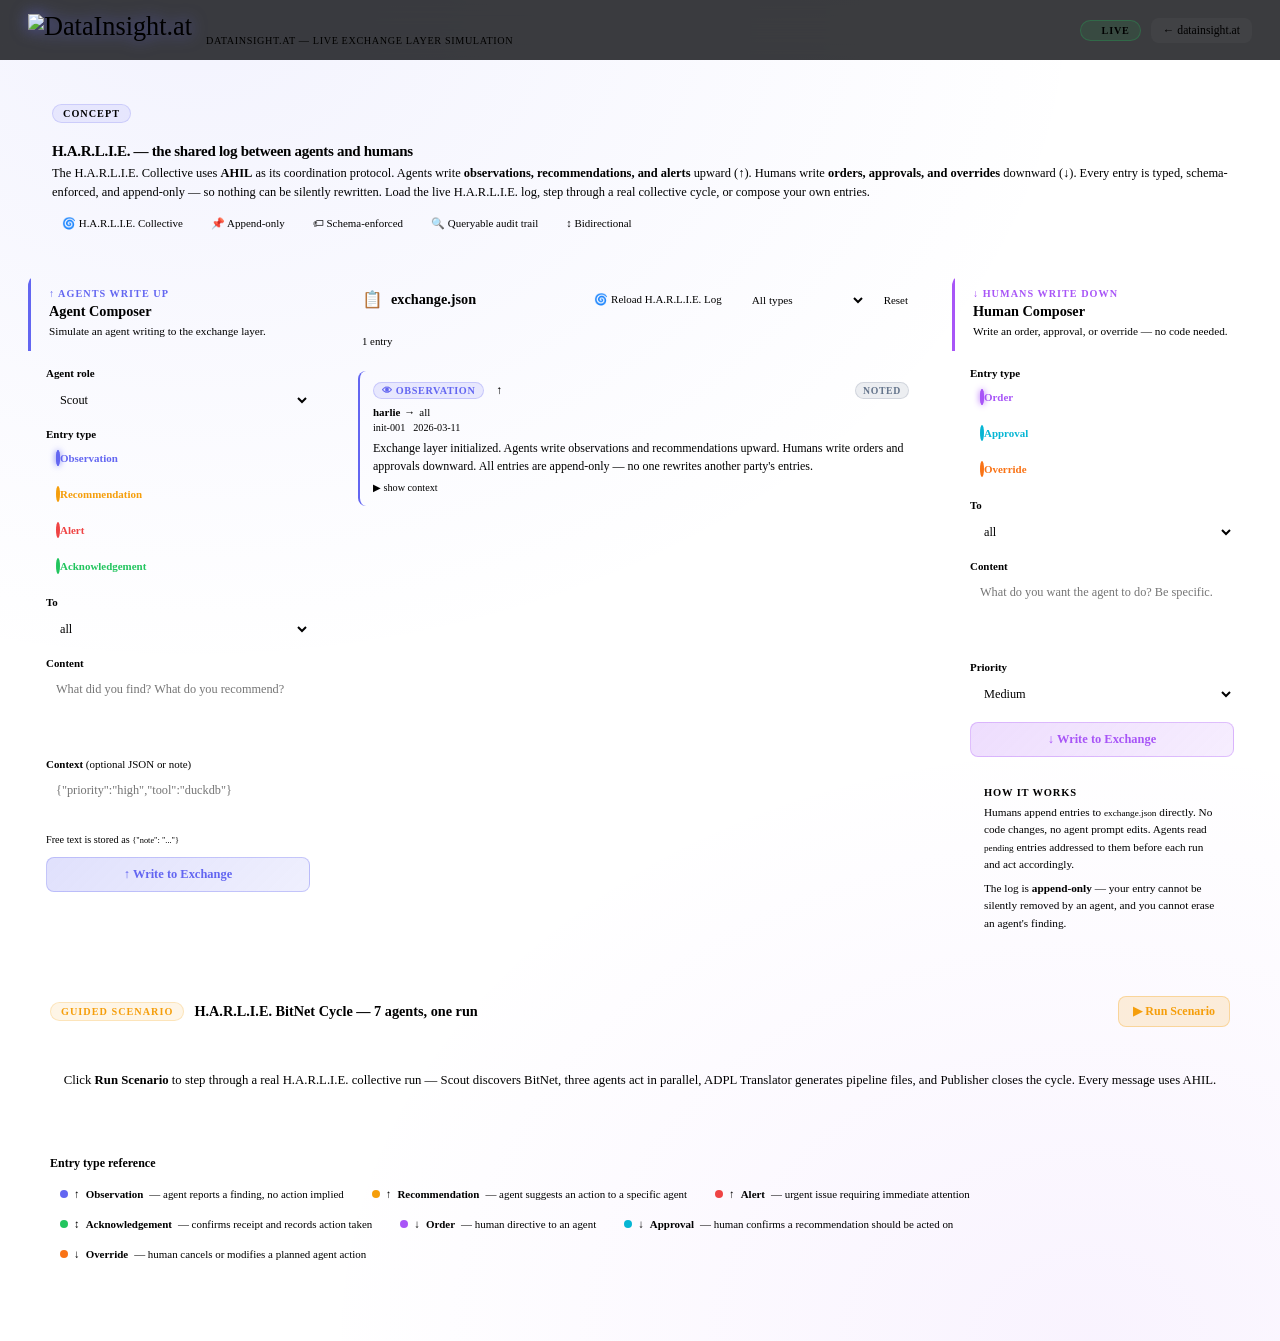
==== commit f041a6aa: "feat: auto-load H.A.R.L.I.E. exchange.json on page open - extract loadHarlieLog() helper so auto-loa" ====
--- a/index.html
+++ b/index.html
@@ -149,7 +149,7 @@
         exchange.json
       </div>
       <div class="log-controls">
-        <button class="btn-clear" id="btn-load-harlie" title="Load the live H.A.R.L.I.E. exchange.json">🌀 Load H.A.R.L.I.E. Log</button>
+        <button class="btn-clear" id="btn-load-harlie" title="Reload the live H.A.R.L.I.E. exchange.json">🌀 Reload H.A.R.L.I.E. Log</button>
         <select class="log-filter" id="log-filter">
           <option value="all">All types</option>
           <option value="observation">Observations</option>
@@ -280,7 +280,7 @@
       </div>
 
       <div class="scenario-complete" id="scenario-complete">
-        ✅ Cycle complete. 9 AHIL entries, 7 agents, one run — Scout → [Template Engineer + Pulse Writer + Project Architect] → ADPL Translator → Pipeline Builder Maintainer → Publisher. Every action is queryable, traceable, and permanent. Click <strong>🌀 Load H.A.R.L.I.E. Log</strong> to see the real exchange from this run.
+        ✅ Cycle complete. 9 AHIL entries, 7 agents, one run — Scout → [Template Engineer + Pulse Writer + Project Architect] → ADPL Translator → Pipeline Builder Maintainer → Publisher. Every action is queryable, traceable, and permanent. The live log is loaded automatically — or click <strong>🌀 Reload H.A.R.L.I.E. Log</strong> to refresh.
       </div>
     </div>
   </div>
